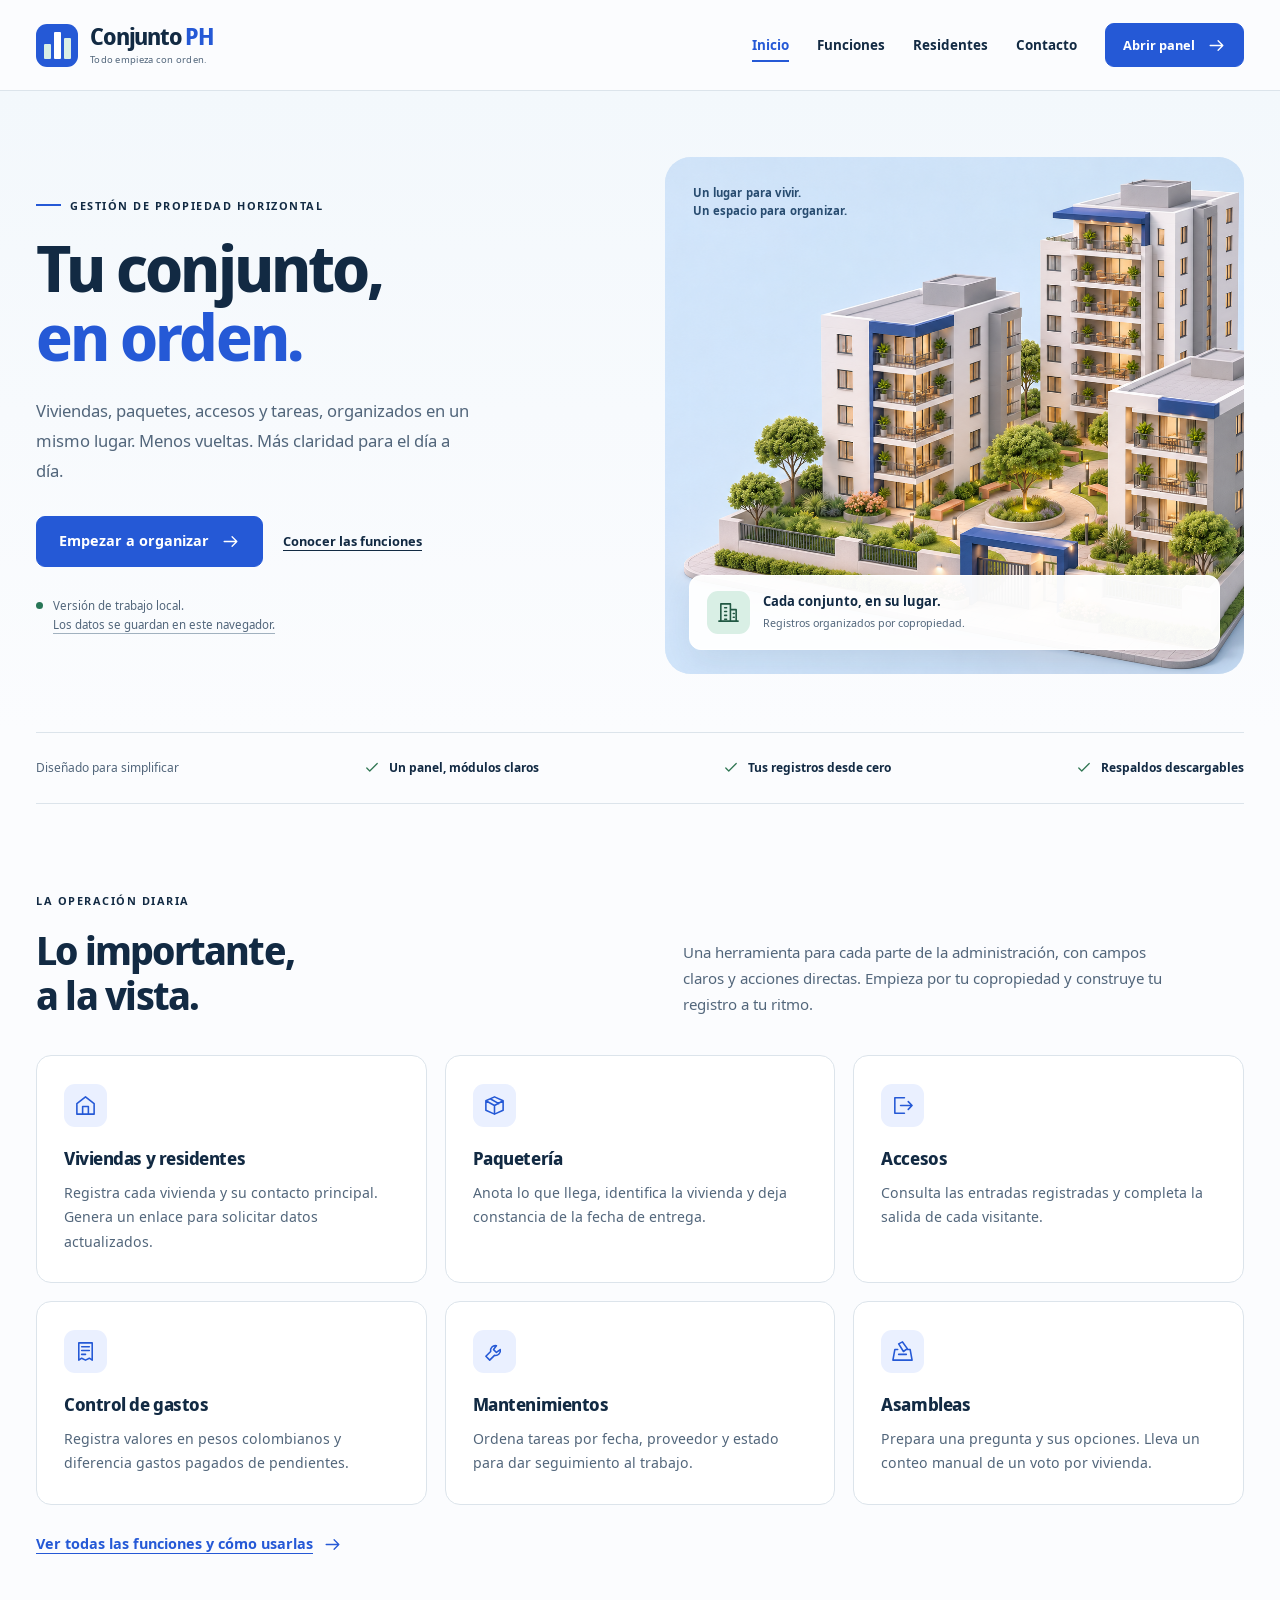
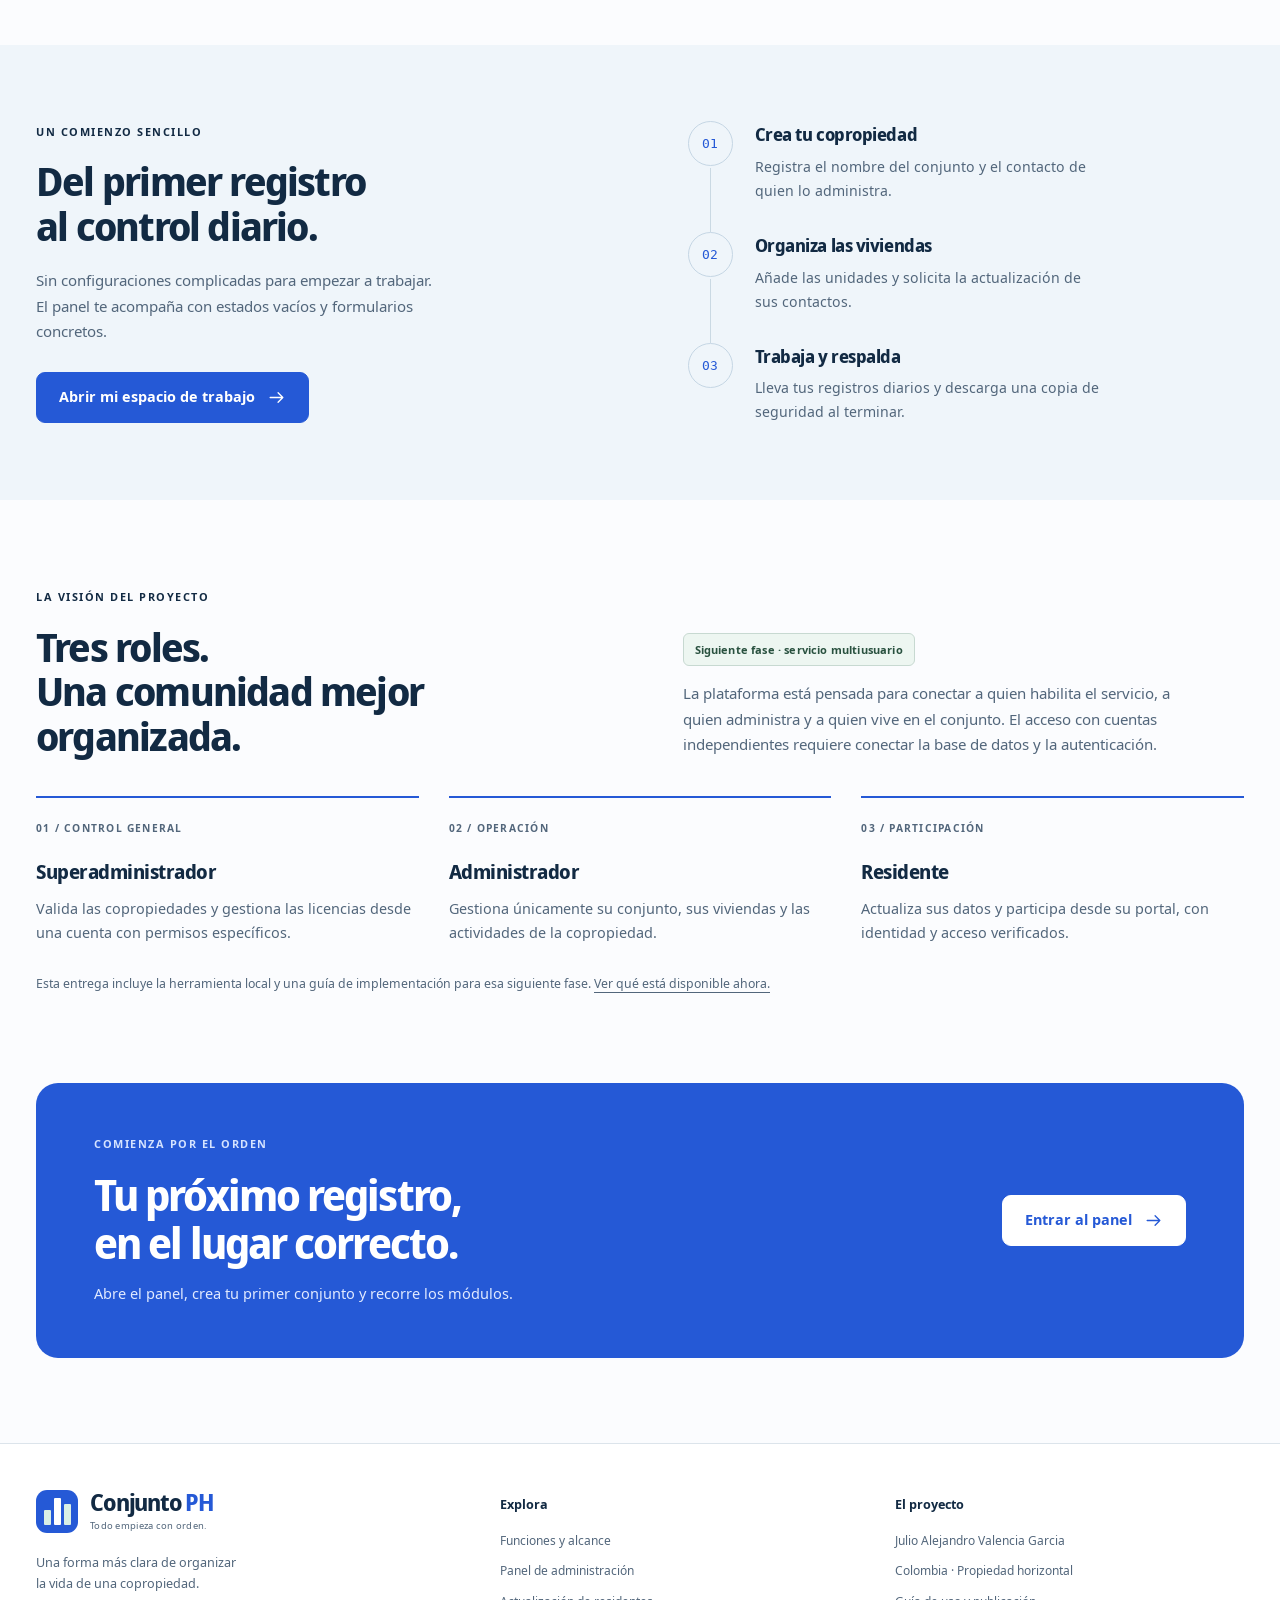
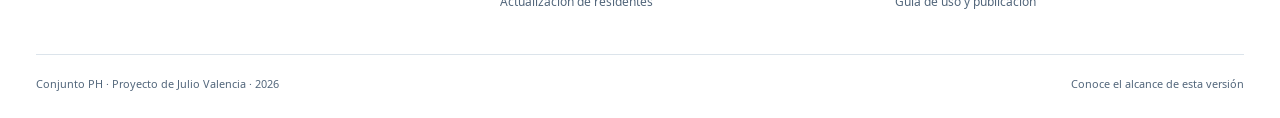
==== index.html @ ed942f3a "1" ====
<!doctype html>
<html lang="es"><head><meta charset="utf-8"><meta name="viewport" content="width=device-width,initial-scale=1"><meta name="theme-color" content="#122a43"><meta name="description" content="Conjunto PH: organiza viviendas, residentes, paquetería, accesos, gastos, mantenimientos y asambleas en una aplicación de trabajo local."><title>Tu conjunto, bien administrado · Conjunto PH</title><link rel="icon" href="favicon.svg" type="image/svg+xml"><link rel="stylesheet" href="assets/fonts.css"><link rel="stylesheet" href="assets/styles.css"></head>
<body><a class="skip" href="#contenido">Saltar al contenido</a><header class="site-header"><div class="container header-inner"><a class="brand" href="index.html" aria-label="Conjunto PH, inicio"><span class="brand-symbol" aria-hidden="true"><i></i><i></i><i></i></span><span>Conjunto<span class="brand-ph">PH</span><small>Todo empieza con orden.</small></span></a><button class="nav-toggle" type="button" aria-controls="site-nav" aria-expanded="false">Menú <span aria-hidden="true">☰</span></button><nav id="site-nav" class="site-nav" aria-label="Navegación principal"><a href="index.html" aria-current="page">Inicio</a><a href="servicios.html">Funciones</a><a href="residentes.html">Residentes</a><a href="contacto.html">Contacto</a><a class="button compact" href="herramientas.html">Abrir panel <svg viewBox="0 0 24 24" aria-hidden="true" fill="none" stroke="currentColor" stroke-width="1.65" stroke-linecap="round" stroke-linejoin="round"><path d="M4 12h16m-6-6 6 6-6 6"/></svg></a></nav></div></header>
<main id="contenido">
<section class="home-hero"><div class="container hero-grid"><div class="hero-copy"><span class="eyebrow"><span class="mini-line"></span> Gestión de propiedad horizontal</span><h1>Tu conjunto,<br><span>en orden.</span></h1><p class="lead">Viviendas, paquetes, accesos y tareas, organizados en un mismo lugar. Menos vueltas. Más claridad para el día a día.</p><div class="actions"><a class="button" href="herramientas.html">Empezar a organizar <svg viewBox="0 0 24 24" aria-hidden="true" fill="none" stroke="currentColor" stroke-width="1.65" stroke-linecap="round" stroke-linejoin="round"><path d="M4 12h16m-6-6 6 6-6 6"/></svg></a><a class="text-link" href="servicios.html">Conocer las funciones</a></div><div class="local-note"><span class="status-dot" aria-hidden="true"></span><span>Versión de trabajo local.<br><a href="servicios.html#alcance">Los datos se guardan en este navegador.</a></span></div></div><div class="hero-art"><span class="art-tag">Un lugar para vivir.<br>Un espacio para organizar.</span><img src="assets/editorial.png" alt="Ilustración conceptual de un conjunto residencial con edificios, jardines y acceso central" width="1536" height="1024" fetchpriority="high" decoding="async"><div class="art-caption"><span class="icon-box mint"><svg viewBox="0 0 24 24" aria-hidden="true" fill="none" stroke="currentColor" stroke-width="1.65" stroke-linecap="round" stroke-linejoin="round"><path d="M4 21V3h10v18M14 9h6v12M2 21h20M8 7h2M8 11h2M8 15h2M8 19h2M17 13h1M17 17h1"/></svg></span><div><strong>Cada conjunto, en su lugar.</strong><span>Registros organizados por copropiedad.</span></div></div></div></div></section>
<div class="container quick-strip"><span>Diseñado para simplificar</span><span><svg viewBox="0 0 24 24" aria-hidden="true" fill="none" stroke="currentColor" stroke-width="1.65" stroke-linecap="round" stroke-linejoin="round"><path d="m5 12 4 4L19 6"/></svg> Un panel, módulos claros</span><span><svg viewBox="0 0 24 24" aria-hidden="true" fill="none" stroke="currentColor" stroke-width="1.65" stroke-linecap="round" stroke-linejoin="round"><path d="m5 12 4 4L19 6"/></svg> Tus registros desde cero</span><span><svg viewBox="0 0 24 24" aria-hidden="true" fill="none" stroke="currentColor" stroke-width="1.65" stroke-linecap="round" stroke-linejoin="round"><path d="m5 12 4 4L19 6"/></svg> Respaldos descargables</span></div>
<section class="section container"><div class="section-heading"><div><span class="eyebrow">La operación diaria</span><h2>Lo importante,<br>a la vista.</h2></div><p>Una herramienta para cada parte de la administración, con campos claros y acciones directas. Empieza por tu copropiedad y construye tu registro a tu ritmo.</p></div><div class="module-grid"><article class="module-card"><span class="icon-box"><svg viewBox="0 0 24 24" aria-hidden="true" fill="none" stroke="currentColor" stroke-width="1.65" stroke-linecap="round" stroke-linejoin="round"><path d="m3 10 9-7 9 7v11H3ZM9 21v-8h6v8"/></svg></span><h3>Viviendas y residentes</h3><p>Registra cada vivienda y su contacto principal. Genera un enlace para solicitar datos actualizados.</p></article><article class="module-card"><span class="icon-box"><svg viewBox="0 0 24 24" aria-hidden="true" fill="none" stroke="currentColor" stroke-width="1.65" stroke-linecap="round" stroke-linejoin="round"><path d="m3 7 9-4 9 4v10l-9 4-9-4ZM3 7l9 5 9-5M12 12v9M7.5 5l9 5"/></svg></span><h3>Paquetería</h3><p>Anota lo que llega, identifica la vivienda y deja constancia de la fecha de entrega.</p></article><article class="module-card"><span class="icon-box"><svg viewBox="0 0 24 24" aria-hidden="true" fill="none" stroke="currentColor" stroke-width="1.65" stroke-linecap="round" stroke-linejoin="round"><path d="M14 4H4v16h10M10 12h12m-4-4 4 4-4 4"/></svg></span><h3>Accesos</h3><p>Consulta las entradas registradas y completa la salida de cada visitante.</p></article><article class="module-card"><span class="icon-box"><svg viewBox="0 0 24 24" aria-hidden="true" fill="none" stroke="currentColor" stroke-width="1.65" stroke-linecap="round" stroke-linejoin="round"><path d="M5 3h14v18l-3-2-4 2-4-2-3 2ZM8 7h8M8 11h8M8 15h4"/></svg></span><h3>Control de gastos</h3><p>Registra valores en pesos colombianos y diferencia gastos pagados de pendientes.</p></article><article class="module-card"><span class="icon-box"><svg viewBox="0 0 24 24" aria-hidden="true" fill="none" stroke="currentColor" stroke-width="1.65" stroke-linecap="round" stroke-linejoin="round"><path d="M14 6a5 5 0 0 0-6 6L3 17l4 4 5-5a5 5 0 0 0 6-6l-4 3-3-3Z"/></svg></span><h3>Mantenimientos</h3><p>Ordena tareas por fecha, proveedor y estado para dar seguimiento al trabajo.</p></article><article class="module-card"><span class="icon-box"><svg viewBox="0 0 24 24" aria-hidden="true" fill="none" stroke="currentColor" stroke-width="1.65" stroke-linecap="round" stroke-linejoin="round"><path d="m8 4 4-2 5 7-4 3ZM7 10H4L2 21h20l-2-11h-3M8 15h8"/></svg></span><h3>Asambleas</h3><p>Prepara una pregunta y sus opciones. Lleva un conteo manual de un voto por vivienda.</p></article></div><a class="text-link more-link" href="servicios.html">Ver todas las funciones y cómo usarlas <svg viewBox="0 0 24 24" aria-hidden="true" fill="none" stroke="currentColor" stroke-width="1.65" stroke-linecap="round" stroke-linejoin="round"><path d="M4 12h16m-6-6 6 6-6 6"/></svg></a></section>
<section class="workflow-section"><div class="container workflow-grid"><div><span class="eyebrow">Un comienzo sencillo</span><h2>Del primer registro<br>al control diario.</h2><p class="muted">Sin configuraciones complicadas para empezar a trabajar. El panel te acompaña con estados vacíos y formularios concretos.</p><a class="button" href="herramientas.html">Abrir mi espacio de trabajo <svg viewBox="0 0 24 24" aria-hidden="true" fill="none" stroke="currentColor" stroke-width="1.65" stroke-linecap="round" stroke-linejoin="round"><path d="M4 12h16m-6-6 6 6-6 6"/></svg></a></div><ol class="steps"><li><span>01</span><div><h3>Crea tu copropiedad</h3><p>Registra el nombre del conjunto y el contacto de quien lo administra.</p></div></li><li><span>02</span><div><h3>Organiza las viviendas</h3><p>Añade las unidades y solicita la actualización de sus contactos.</p></div></li><li><span>03</span><div><h3>Trabaja y respalda</h3><p>Lleva tus registros diarios y descarga una copia de seguridad al terminar.</p></div></li></ol></div></section>
<section class="section container"><div class="section-heading"><div><span class="eyebrow">La visión del proyecto</span><h2>Tres roles.<br>Una comunidad mejor organizada.</h2></div><div><span class="pill">Siguiente fase · servicio multiusuario</span><p>La plataforma está pensada para conectar a quien habilita el servicio, a quien administra y a quien vive en el conjunto. El acceso con cuentas independientes requiere conectar la base de datos y la autenticación.</p></div></div><div class="role-grid"><article><span class="role-number">01 / CONTROL GENERAL</span><h3>Superadministrador</h3><p>Valida las copropiedades y gestiona las licencias desde una cuenta con permisos específicos.</p></article><article><span class="role-number">02 / OPERACIÓN</span><h3>Administrador</h3><p>Gestiona únicamente su conjunto, sus viviendas y las actividades de la copropiedad.</p></article><article><span class="role-number">03 / PARTICIPACIÓN</span><h3>Residente</h3><p>Actualiza sus datos y participa desde su portal, con identidad y acceso verificados.</p></article></div><p class="section-footnote">Esta entrega incluye la herramienta local y una guía de implementación para esa siguiente fase. <a href="servicios.html#alcance">Ver qué está disponible ahora.</a></p></section>
<section class="container cta-wrap"><div class="cta"><div><span class="eyebrow">Comienza por el orden</span><h2>Tu próximo registro,<br>en el lugar correcto.</h2><p>Abre el panel, crea tu primer conjunto y recorre los módulos.</p></div><a class="button white" href="herramientas.html">Entrar al panel <svg viewBox="0 0 24 24" aria-hidden="true" fill="none" stroke="currentColor" stroke-width="1.65" stroke-linecap="round" stroke-linejoin="round"><path d="M4 12h16m-6-6 6 6-6 6"/></svg></a></div></section></main>
<footer class="site-footer"><div class="container footer-grid"><div><a class="brand" href="index.html"><span class="brand-symbol" aria-hidden="true"><i></i><i></i><i></i></span><span>Conjunto<span class="brand-ph">PH</span><small>Todo empieza con orden.</small></span></a><p>Una forma más clara de organizar<br>la vida de una copropiedad.</p></div><div><strong>Explora</strong><a href="servicios.html">Funciones y alcance</a><a href="herramientas.html">Panel de administración</a><a href="residentes.html">Actualización de residentes</a></div><div><strong>El proyecto</strong><a href="contacto.html">Julio Alejandro Valencia Garcia</a><span>Colombia · Propiedad horizontal</span><a href="LEEME.txt" download>Guía de uso y publicación</a></div></div><div class="container footer-bottom"><span>Conjunto PH · Proyecto de Julio Valencia · 2026</span><a href="servicios.html#alcance">Conoce el alcance de esta versión</a></div></footer>
<script src="configuracion.js"></script><script src="assets/app.js"></script></body></html>
---- assets/fonts.css ----
@font-face{font-family:'Site Display';src:url('fonts/display-400.woff') format('woff');font-style:normal;font-weight:400;font-display:swap}
@font-face{font-family:'Site Display';src:url('fonts/display-700.woff') format('woff');font-style:normal;font-weight:700;font-display:swap}
@font-face{font-family:'Site Text';src:url('fonts/text-400.woff') format('woff');font-style:normal;font-weight:400;font-display:swap}
@font-face{font-family:'Site Text';src:url('fonts/text-700.woff') format('woff');font-style:normal;font-weight:700;font-display:swap}
@font-face{font-family:'Site Mono';src:url('fonts/mono-400.woff') format('woff');font-style:normal;font-weight:400;font-display:swap}
:root{--font-head:'Site Display',Georgia,serif;--font-body:'Site Text',Arial,sans-serif;--font-mono:'Site Mono',monospace}
---- assets/styles.css ----
:root{--ink:#122a43;--blue:#2559d6;--blue-dark:#173d99;--muted:#52667b;--line:#dce4eb;--ice:#eff5fa;--mint:#d9efe5;--white:#fff;--paper:#fbfcfe;--radius:18px;color-scheme:light}
*{box-sizing:border-box}html{scroll-behavior:smooth;scroll-padding-top:105px}body{margin:0;color:var(--ink);background:var(--paper);font-family:var(--font-body,Arial,sans-serif);font-size:16px;line-height:1.7;-webkit-font-smoothing:antialiased}a{color:inherit;text-underline-offset:4px}a,button,input,select,textarea{touch-action:manipulation}button,input,select,textarea{font:inherit}button{cursor:pointer}button:disabled{cursor:not-allowed}img,svg{max-width:100%}a:focus-visible,button:focus-visible,input:focus-visible,select:focus-visible,textarea:focus-visible,summary:focus-visible{outline:3px solid #bf6b22;outline-offset:4px}h1,h2,h3{font-family:var(--font-head,Arial,sans-serif);font-weight:700;line-height:1.12;letter-spacing:-.045em;margin-top:0}h1{font-size:clamp(2.7rem,5.05vw,4.5rem);margin-bottom:25px;line-height:1.065}h1 span{color:var(--blue)}h2{font-size:clamp(1.9rem,3.1vw,2.8rem);margin-bottom:20px}h3{font-size:1.2rem;letter-spacing:-.025em;line-height:1.3;margin-bottom:12px}p{margin:0 0 20px}ul,ol{padding-left:23px}li{margin-bottom:8px}[hidden]{display:none!important}.container{width:min(1220px,calc(100% - 72px));margin:0 auto}.skip{position:fixed;top:-100px;left:20px;background:var(--ink);color:white;padding:12px 18px;z-index:100}.skip:focus{top:12px}.site-header{background:rgba(251,252,254,.97);border-bottom:1px solid var(--line);position:sticky;top:0;z-index:50}.header-inner{display:flex;align-items:center;justify-content:space-between;min-height:90px;gap:24px}.brand{display:inline-flex;align-items:center;gap:12px;text-decoration:none;font-family:var(--font-head,Arial,sans-serif);font-size:1.43rem;font-weight:700;letter-spacing:-.05em;line-height:1.1;flex-shrink:0}.brand-ph{color:var(--blue);margin-left:3px}.brand small{display:block;font-family:var(--font-body,Arial,sans-serif);font-size:.59rem;letter-spacing:.03em;font-weight:400;margin-top:6px;color:var(--muted)}.brand-symbol{display:flex;align-items:flex-end;justify-content:center;gap:3px;width:42px;height:43px;padding:8px 7px;background:var(--blue);border-radius:11px}.brand-symbol i{background:var(--mint);width:7px;height:15px;border-radius:1px}.brand-symbol i:nth-child(2){height:27px;background:white}.brand-symbol i:nth-child(3){height:21px}.site-nav{display:flex;align-items:center;gap:28px;font-size:.84rem;font-weight:700}.site-nav>a{text-decoration:none;white-space:nowrap}.site-nav>a[aria-current=page]:not(.button){color:var(--blue);text-decoration:underline;text-decoration-thickness:2px;text-underline-offset:10px}.site-nav>a:hover:not(.button){color:var(--blue)}.nav-toggle{display:none;background:transparent;border:1px solid var(--line);color:var(--ink);border-radius:8px;padding:9px 12px;font-size:.85rem;gap:12px;align-items:center}.button{display:inline-flex;align-items:center;justify-content:center;gap:12px;background:var(--blue);border:1px solid var(--blue);color:white;padding:14px 22px;min-height:49px;border-radius:9px;text-decoration:none;font-size:.9rem;font-weight:700;line-height:1.45;transition:background .18s,transform .18s;max-width:100%;text-align:center}.button:hover{background:var(--blue-dark);border-color:var(--blue-dark);transform:translateY(-2px)}.button svg,.text-link svg{width:19px;height:19px;flex-shrink:0}.button.compact{padding:11px 17px;min-height:44px;font-size:.8rem}.button.secondary{background:transparent;color:var(--ink);border-color:#b9c8d5}.button.secondary:hover{background:var(--ice);border-color:var(--blue)}.button.white{background:white;border-color:white;color:var(--blue)}.button.white:hover{background:var(--mint);border-color:var(--mint);color:var(--ink)}.text-link{display:inline-flex;gap:10px;align-items:center;font-size:.9rem;font-weight:700;text-decoration-thickness:1px}.actions{display:flex;flex-wrap:wrap;align-items:center;gap:23px}.eyebrow{display:flex;align-items:center;gap:9px;font-size:.68rem;font-weight:700;letter-spacing:.14em;text-transform:uppercase;margin-bottom:19px;line-height:1.6}.mini-line{width:25px;height:2px;background:var(--blue)}.lead{font-size:1.08rem;line-height:1.8;color:var(--muted);max-width:54ch}.muted{color:var(--muted)}.fine{font-size:.8rem;color:var(--muted);line-height:1.75}.pill{display:inline-flex;align-items:center;padding:7px 11px;border:1px solid #c7d9d1;border-radius:6px;background:#edf6f1;color:#29513f;font-size:.69rem;font-weight:700;line-height:1.6;letter-spacing:.015em}.home-hero{background:linear-gradient(180deg,#f3f8fc 0%,var(--paper) 100%)}.hero-grid{display:grid;grid-template-columns:1fr 1fr;gap:50px;align-items:center;padding-top:66px;padding-bottom:58px}.hero-copy{padding:12px 0}.hero-copy .lead{font-size:1.04rem;max-width:44ch;margin-bottom:31px}.hero-copy h1{max-width:13ch}.hero-copy .actions{gap:20px}.hero-copy .text-link{font-size:.8rem}.local-note{display:flex;align-items:flex-start;gap:10px;margin-top:29px;color:var(--muted);font-size:.72rem;line-height:1.65}.status-dot{display:inline-block;width:7px;height:7px;flex:0 0 7px;border-radius:50%;background:#287657;margin-top:6px}.local-note a{text-decoration-color:#a1b1bf}.hero-art{position:relative;background:#dceaf7;border-radius:26px;overflow:hidden;min-width:0;aspect-ratio:1.12}.hero-art>img{display:block;width:100%;height:100%;object-fit:cover;object-position:57% 50%;position:absolute;inset:0}.art-tag{position:absolute;top:27px;left:28px;z-index:2;font-size:.71rem;line-height:1.6;font-weight:700;color:#284c70;letter-spacing:.015em}.art-caption{position:absolute;bottom:24px;left:24px;right:24px;background:rgba(255,255,255,.96);box-shadow:0 12px 32px #17385815;border:1px solid white;border-radius:12px;padding:15px 17px;display:flex;align-items:center;gap:13px}.art-caption strong{display:block;font-size:.81rem;line-height:1.4}.art-caption span:not(.icon-box){display:block;font-size:.67rem;color:var(--muted);margin-top:4px}.icon-box{width:43px;height:43px;display:inline-flex;align-items:center;justify-content:center;background:#eaf0ff;color:var(--blue);border-radius:11px;flex-shrink:0}.icon-box svg{width:23px;height:23px}.icon-box.mint{background:var(--mint);color:#215843}.icon-box.large{height:59px;width:59px;border-radius:15px}.icon-box.large svg{width:29px;height:29px}.quick-strip{display:flex;justify-content:space-between;gap:22px;align-items:center;padding-top:26px;padding-bottom:26px;border-top:1px solid var(--line);border-bottom:1px solid var(--line);font-size:.75rem;font-weight:700;line-height:1.5}.quick-strip>span{display:flex;align-items:center;gap:8px}.quick-strip>span:first-child{font-weight:400;color:var(--muted)}.quick-strip svg{width:18px;height:18px;color:#307653;flex-shrink:0}.section{padding-top:88px;padding-bottom:88px}.section-small{padding-top:25px;padding-bottom:90px}.section-heading{display:grid;grid-template-columns:1fr 1fr;gap:85px;align-items:end;margin-bottom:38px}.section-heading h2{margin-bottom:0;max-width:22ch}.section-heading>p,.section-heading>div>p{font-size:.94rem;color:var(--muted);margin-bottom:0;max-width:56ch}.section-heading>div>.pill{margin-bottom:15px}.module-grid{display:grid;grid-template-columns:repeat(3,minmax(0,1fr));gap:18px}.module-card{padding:28px 27px;background:white;border:1px solid var(--line);border-radius:15px;min-width:0}.module-card h3{font-size:1.12rem;margin-top:20px;margin-bottom:10px}.module-card p{font-size:.88rem;color:var(--muted);margin:0;line-height:1.75}.module-grid.four{grid-template-columns:repeat(4,minmax(0,1fr));gap:16px}.module-grid.four .module-card{padding:24px 22px}.module-grid.four h3{font-size:1.04rem;min-height:2.6em}.module-grid.four p{font-size:.83rem}.more-link{margin-top:27px;color:var(--blue)}.workflow-section{background:var(--ice);padding:76px 0}.workflow-grid{display:grid;grid-template-columns:1fr 1fr;gap:95px;align-items:center}.workflow-grid>div>p{max-width:44ch;font-size:.94rem}.workflow-grid .button{margin-top:7px}.steps{list-style:none;padding:0;margin:0;display:flex;flex-direction:column;gap:29px}.steps li{display:flex;gap:22px;margin:0;position:relative}.steps li:not(:last-child):after{content:'';position:absolute;top:47px;left:22px;width:1px;bottom:-29px;background:#cad9e3}.steps>li>span{flex:0 0 45px;height:45px;border:1px solid #c5d6e4;background:var(--ice);border-radius:50%;display:flex;align-items:center;justify-content:center;font:400 .8rem var(--font-mono,monospace);color:var(--blue);z-index:1}.steps h3{font-size:1.1rem;margin:2px 0 9px}.steps p{font-size:.88rem;color:var(--muted);margin:0;max-width:43ch}.role-grid{display:grid;grid-template-columns:repeat(3,minmax(0,1fr));gap:30px}.role-grid article{border-top:2px solid var(--blue);padding-top:22px}.role-number{font-size:.64rem;letter-spacing:.12em;font-weight:700;color:var(--muted);display:block;margin-bottom:22px}.role-grid h3{font-size:1.23rem}.role-grid p{font-size:.9rem;color:var(--muted);margin:0}.section-footnote{font-size:.77rem;color:var(--muted);margin:28px 0 0}.cta-wrap{padding-bottom:85px}.cta{background:var(--blue);color:white;border-radius:22px;padding:52px 58px;display:flex;justify-content:space-between;align-items:center;gap:50px;overflow:hidden}.cta .eyebrow{color:#d5e3ff}.cta h2{font-size:clamp(1.9rem,3.3vw,3rem);margin-bottom:15px}.cta p{color:#e1eaff;font-size:.91rem;margin:0}.cta .button{flex-shrink:0}.site-footer{background:white;border-top:1px solid var(--line);padding-top:46px}.footer-grid{display:grid;grid-template-columns:1.2fr 1fr 1fr;gap:45px;padding-bottom:42px}.footer-grid>div{display:flex;align-items:flex-start;flex-direction:column;gap:10px}.footer-grid>div>strong{font-size:.79rem;margin:4px 0 6px}.footer-grid>div>a:not(.brand),.footer-grid>div>span{font-size:.75rem;color:var(--muted);text-decoration:none}.footer-grid>div>a:hover:not(.brand){text-decoration:underline}.footer-grid p{font-size:.79rem;color:var(--muted);margin:9px 0 0}.footer-bottom{display:flex;justify-content:space-between;gap:20px;border-top:1px solid var(--line);padding:20px 0 24px;font-size:.68rem;color:var(--muted)}.footer-bottom a{text-decoration:none}.page-hero{padding-top:65px;padding-bottom:62px}.page-hero h1{font-size:clamp(2.6rem,5.1vw,4.3rem);max-width:24ch}.page-hero .lead{max-width:66ch;margin-bottom:25px}.compact-hero{padding-bottom:35px}.top-rule{border-top:1px solid var(--line)}.how-grid{display:grid;grid-template-columns:repeat(4,minmax(0,1fr));gap:35px}.how-number{display:block;font:400 .8rem var(--font-mono,monospace);color:var(--blue);margin-bottom:20px}.how-grid h3{font-size:1.1rem}.how-grid p{font-size:.86rem;color:var(--muted);margin:0}.split-content{display:grid;grid-template-columns:1fr 1fr;gap:80px;align-items:center}.split-content>div>p{font-size:.94rem;color:var(--muted);max-width:52ch}.flow-card{background:white;border:1px solid var(--line);border-radius:18px;padding:32px}.flow-card ol{list-style:none;padding:0;margin:28px 0 24px}.flow-card li{display:flex;gap:16px;margin-bottom:24px}.flow-card li>span{background:var(--ice);border:1px solid var(--line);width:30px;height:30px;flex:0 0 30px;display:flex;align-items:center;justify-content:center;border-radius:50%;font-size:.76rem;color:var(--blue)}.flow-card strong{font-size:.92rem}.flow-card li p{font-size:.84rem;margin:4px 0 0;color:var(--muted)}.flow-card>.fine{margin:0;border-top:1px solid var(--line);padding-top:20px}.scope-section{background:var(--ink);color:white;padding:82px 0}.scope-section .eyebrow{color:#b8d2ee}.scope-section h2{max-width:30ch}.scope-grid{display:grid;grid-template-columns:1fr 1fr;gap:24px;margin-top:35px}.scope-grid>article{padding:30px 32px;border:1px solid #3f566c;border-radius:14px;background:#1c3650}.scope-label{display:block;color:#b9dfca;font-size:.66rem;letter-spacing:.1em;font-weight:700;margin-bottom:19px}.scope-grid h3{font-size:1.3rem}.check-list{list-style:none;padding:0;margin:22px 0 0}.check-list li{position:relative;padding-left:19px;color:#dae6f0;font-size:.87rem;margin-bottom:14px}.check-list li:before{content:'';position:absolute;width:5px;height:5px;left:0;top:10px;border-radius:50%;background:#95ceb4}.scope-bottom{border-top:1px solid #3d5369;margin-top:35px;padding-top:30px}.scope-bottom p{max-width:100ch;font-size:.85rem;color:#d2dfec}.scope-bottom .button{margin-top:6px}.faq-section{display:grid;grid-template-columns:.8fr 1.2fr;gap:80px}.faq-list details{border-bottom:1px solid var(--line);padding:19px 0}.faq-list details:first-child{border-top:1px solid var(--line)}.faq-list summary{font-weight:700;font-size:.93rem;cursor:pointer;line-height:1.55;padding-right:15px}.faq-list p{font-size:.88rem;color:var(--muted);margin:17px 0 5px}.portal-layout{display:grid;grid-template-columns:minmax(0,1.5fr) minmax(240px,1fr);gap:55px;align-items:start}.portal-main{min-width:0}.portal-aside{padding-top:10px}.empty-card{padding:40px;background:white;border:1px solid var(--line);border-radius:18px}.empty-card h2{font-size:1.7rem;margin:25px 0 15px}.empty-card p{font-size:.91rem;color:var(--muted)}.empty-card .fine{font-size:.8rem}.empty-card .button{margin-top:8px}.compact-steps{list-style:none;padding:0;margin:25px 0 30px}.compact-steps li{margin-bottom:22px}.compact-steps strong{font-size:.88rem}.compact-steps p{font-size:.82rem;color:var(--muted);margin:5px 0 0;max-width:40ch}.soft-note{background:var(--ice);border-radius:12px;padding:23px}.soft-note strong{font-size:.83rem;line-height:1.6;display:block}.soft-note p{margin:8px 0 0;font-size:.79rem;color:var(--muted)}.context-card{border:1px solid #bcd9cb;background:#edf6f1;border-radius:14px;padding:22px 25px;display:flex;align-items:center;gap:18px;margin-bottom:22px}.context-card .eyebrow{font-size:.61rem;color:#426553;margin-bottom:7px}.context-card h2{font-size:1.4rem;margin:0 0 6px;overflow-wrap:anywhere}.context-card p{font-size:.85rem;margin:0;overflow-wrap:anywhere}.form-card{background:white;border:1px solid var(--line);padding:32px;border-radius:18px}.form-card h2{font-size:1.65rem;margin-bottom:13px}.form-card .pill{margin-bottom:22px}.form-card>.muted{font-size:.88rem}.field{margin:0 0 21px;min-width:0}.field label{display:block;font-size:.84rem;font-weight:700;margin-bottom:7px}.field input,.field select,.field textarea{display:block;width:100%;min-width:0;color:var(--ink);background:#fff;border:1px solid #a8b9c9;border-radius:8px;padding:12px 13px;font-size:1rem;line-height:1.5;min-height:49px}.field textarea{resize:vertical}.field input:hover,.field select:hover,.field textarea:hover{border-color:#738da5}.two-fields{display:grid;grid-template-columns:1fr 1fr;gap:18px}.checkbox-label{display:flex;align-items:flex-start;gap:12px;margin:5px 0 26px;font-size:.8rem;color:var(--muted);line-height:1.65}.checkbox-label input{width:18px;height:18px;flex:0 0 18px;accent-color:var(--blue);margin:3px 0 0}.form-card>.fine{margin-top:17px;margin-bottom:0}.result-card{margin-top:24px;padding:29px 30px;background:#edf6f1;border:1px solid #b9d6c7;border-radius:15px}.result-card h2{font-size:1.5rem;margin:15px 0}.result-card>p{font-size:.86rem}.result-card .actions{gap:12px}.summary-box{white-space:pre-wrap;overflow-wrap:anywhere;font:400 .79rem/1.85 var(--font-mono,monospace);background:rgba(255,255,255,.7);padding:18px;border-radius:8px;margin:18px 0 23px;max-width:100%;user-select:text}.result-card .fine{margin:16px 0 0;font-size:.77rem}.status-message{color:#2d5741;font-size:.84rem;font-weight:700;line-height:1.65;margin:17px 0 0;min-height:1.7em;overflow-wrap:anywhere}.status-message.error{color:#a03434}.contact-layout{display:grid;grid-template-columns:.85fr 1.15fr;gap:85px;align-items:start}.contact-info{padding-top:10px;min-width:0}.contact-info h2{font-size:2rem;margin:25px 0 18px}.contact-info>p{color:var(--muted);font-size:.9rem;margin-top:24px;max-width:45ch}.contact-info>.fine{font-size:.79rem;border-top:1px solid var(--line);padding-top:25px}.contact-email{display:flex;gap:10px;align-items:center;font-size:.95rem;font-weight:700;overflow-wrap:anywhere;text-decoration:none;color:var(--blue)}.contact-email svg{width:21px;height:21px;flex:0 0 21px}.configured-links{display:flex;flex-wrap:wrap;gap:20px;align-items:center;margin-top:22px}.error-page{min-height:65vh;padding-top:95px;padding-bottom:95px}.error-page .lead{max-width:59ch}
.status-message[data-state=error]{color:#a03434}.field [aria-invalid=true]{border-color:#a03434}
@media(min-width:1600px){.hero-grid{padding-top:82px;padding-bottom:75px}.hero-art{aspect-ratio:1.1}}
@media(max-width:1100px){.container{width:calc(100% - 48px)}.site-nav{gap:20px;font-size:.78rem}.brand{font-size:1.3rem}.hero-grid{gap:30px}.hero-copy h1{font-size:clamp(2.8rem,5vw,3.7rem)}.hero-copy .actions{gap:15px}.hero-copy .button{font-size:.8rem;padding:13px 17px}.hero-art{aspect-ratio:1}.art-caption{left:17px;right:17px;bottom:17px;padding:13px}.art-caption strong{font-size:.74rem}.art-caption span:not(.icon-box){font-size:.63rem}.section-heading{gap:50px}.module-grid.four{grid-template-columns:repeat(2,minmax(0,1fr))}.module-grid.four h3{min-height:0}.workflow-grid,.split-content{gap:55px}.contact-layout{gap:45px}.two-fields{grid-template-columns:1fr;gap:0}.portal-layout{gap:35px}.how-grid{gap:25px}.scope-grid>article{padding:26px}.cta{padding:44px 40px}}
@media(max-width:850px){.header-inner{min-height:78px}.nav-toggle{display:inline-flex}.site-nav{display:none;position:absolute;top:78px;left:0;right:0;padding:22px 24px;background:white;border-bottom:1px solid var(--line);box-shadow:0 10px 20px #122a4310;flex-direction:column;align-items:stretch;gap:5px}.site-nav.is-open{display:flex}.site-nav>a{padding:11px 0;font-size:.9rem}.site-nav>a[aria-current=page]:not(.button){text-underline-offset:5px}.site-nav>a.button{padding:12px 15px;margin-top:8px}.hero-grid{padding-top:42px;gap:26px}.hero-copy h1{font-size:clamp(2.7rem,5.4vw,3.7rem)}.hero-copy .lead{font-size:.94rem}.hero-copy .actions{align-items:flex-start;flex-direction:column}.hero-art{aspect-ratio:.83}.art-tag{left:20px;top:20px;font-size:.65rem}.art-caption{gap:10px;padding:12px}.art-caption .icon-box{display:none}.quick-strip{font-size:.69rem;gap:15px;flex-wrap:wrap}.quick-strip>span:first-child{width:100%}.section{padding-top:65px;padding-bottom:65px}.section-heading{gap:30px}.module-grid{grid-template-columns:repeat(2,minmax(0,1fr))}.workflow-grid{gap:35px}.workflow-section{padding:60px 0}.workflow-grid .button{font-size:.8rem}.role-grid{gap:20px}.role-grid h3{font-size:1.08rem;letter-spacing:-.035em;overflow-wrap:anywhere}.role-grid p{font-size:.83rem}.role-number{font-size:.6rem;letter-spacing:.08em}.cta{gap:30px}.cta .button{font-size:.79rem;padding:13px 17px}.footer-grid{grid-template-columns:1fr 1fr;gap:30px}.footer-grid>div:first-child{grid-column:1/-1}.page-hero{padding-top:48px;padding-bottom:45px}.how-grid{grid-template-columns:1fr 1fr;row-gap:30px}.split-content{gap:30px}.flow-card{padding:24px}.scope-section{padding:60px 0}.scope-grid{gap:18px}.scope-grid>article{padding:24px}.scope-label{font-size:.6rem}.scope-grid h3{font-size:1.15rem}.faq-section{gap:30px}.portal-layout{grid-template-columns:minmax(0,1.3fr) minmax(200px,1fr);gap:27px}.form-card{padding:25px}.empty-card{padding:28px}.portal-aside .soft-note{padding:18px}.contact-layout{gap:35px}.contact-info h2{font-size:1.75rem}.contact-email{font-size:.85rem}.contact-info .pill{font-size:.61rem}.contact-info>p{font-size:.85rem}.section-small{padding-top:10px;padding-bottom:65px}}
@media(max-width:650px){html{scroll-padding-top:95px}.container{width:calc(100% - 36px)}.hero-grid{grid-template-columns:1fr;padding-top:32px;padding-bottom:33px;gap:27px}.hero-copy h1{font-size:clamp(2.85rem,9.7vw,4rem);max-width:15ch}.hero-copy{padding:0}.hero-copy .lead{font-size:1rem;max-width:48ch}.hero-copy .actions{flex-direction:row;align-items:center;gap:20px}.hero-copy .button{font-size:.85rem}.hero-copy .text-link{font-size:.83rem}.local-note{margin-top:23px}.hero-art{aspect-ratio:1.28;border-radius:18px}.hero-art>img{object-position:56% 50%}.art-caption .icon-box{display:inline-flex}.art-caption strong{font-size:.81rem}.art-caption span:not(.icon-box){font-size:.67rem}.art-tag{font-size:.72rem}.quick-strip{padding:21px 0;gap:15px 22px;font-size:.71rem}.quick-strip>span:first-child{font-size:.73rem}.section-heading{grid-template-columns:1fr;gap:20px;margin-bottom:28px}.section-heading>p,.section-heading>div>p{font-size:.9rem;max-width:none}.section-heading h2{max-width:24ch}.module-card{padding:23px 22px}.module-card p{font-size:.85rem}.module-card h3{font-size:1.05rem}.workflow-grid{grid-template-columns:1fr;gap:35px}.workflow-grid>div>p{max-width:55ch}.steps{gap:25px}.steps li:not(:last-child):after{bottom:-25px}.steps p{max-width:none}.role-grid{grid-template-columns:1fr;gap:25px}.role-grid article{padding-top:18px}.role-grid h3{font-size:1.25rem}.role-grid p{font-size:.89rem;max-width:58ch}.role-number{margin-bottom:14px;font-size:.65rem}.cta{display:block;padding:33px 29px;border-radius:16px}.cta .button{margin-top:25px;font-size:.87rem}.cta p{font-size:.85rem}.cta-wrap{padding-bottom:60px}.footer-grid{gap:26px}.footer-grid>div>a:not(.brand),.footer-grid>div>span{font-size:.7rem}.footer-bottom{flex-direction:column;gap:8px;font-size:.65rem}.page-hero h1{font-size:clamp(2.45rem,8.7vw,3.7rem)}.page-hero .lead{font-size:.98rem}.split-content{grid-template-columns:1fr;gap:25px}.flow-card{padding:27px}.scope-grid{grid-template-columns:1fr}.scope-grid h3{font-size:1.25rem}.scope-label{font-size:.65rem}.scope-bottom p{font-size:.82rem}.faq-section{grid-template-columns:1fr;gap:9px}.portal-layout{grid-template-columns:1fr;gap:30px}.portal-aside{border-top:1px solid var(--line);padding-top:30px}.portal-aside .compact-steps p{max-width:none}.portal-aside .soft-note{padding:23px}.form-card{padding:26px}.context-card{padding:21px}.contact-layout{grid-template-columns:1fr;gap:33px}.contact-info>p{max-width:none}.contact-info h2{font-size:2rem}.contact-info>.fine{font-size:.8rem}.contact-info .pill{font-size:.68rem}.contact-email{font-size:1rem}.two-fields{grid-template-columns:1fr 1fr;gap:15px}.form-card h2{font-size:1.6rem}.contact-info .large{display:none}.contact-info h2{margin-top:0}.error-page{padding-top:70px;padding-bottom:70px}}
@media(max-width:420px){body{font-size:16px}.container{width:calc(100% - 32px)}.brand{font-size:1.23rem;gap:10px}.brand-symbol{width:38px;height:40px;padding:7px 6px}.brand small{font-size:.55rem}.header-inner{gap:15px}.nav-toggle{padding:8px 10px;font-size:.8rem}.hero-copy h1{font-size:clamp(2.6rem,10.3vw,3.25rem)}.hero-copy .eyebrow{font-size:.59rem;letter-spacing:.1em}.hero-copy .actions{gap:17px}.hero-copy .lead{font-size:.96rem}.hero-art{aspect-ratio:1.09}.art-tag{font-size:.65rem}.art-caption{left:13px;right:13px;bottom:13px;padding:12px;gap:10px}.art-caption .icon-box{width:35px;height:35px}.art-caption strong{font-size:.72rem}.art-caption span:not(.icon-box){font-size:.61rem}.quick-strip{display:grid;grid-template-columns:1fr;gap:11px}.quick-strip>span:first-child{margin-bottom:2px}.section{padding-top:52px;padding-bottom:52px}.section-heading h2,h2{font-size:1.95rem}.module-grid,.module-grid.four{grid-template-columns:1fr}.module-card{padding:24px}.module-card h3{font-size:1.15rem;margin-top:17px}.module-card p,.module-grid.four p{font-size:.87rem}.module-grid.four h3{font-size:1.13rem}.workflow-section{padding:49px 0}.workflow-grid{gap:30px}.steps li{gap:15px}.steps h3{font-size:1.05rem}.steps p{font-size:.84rem}.cta{padding:29px 24px}.cta h2{font-size:1.9rem}.cta .eyebrow{font-size:.61rem}.footer-grid{grid-template-columns:1fr;gap:29px}.footer-grid>div:first-child{grid-column:auto}.footer-grid>div>a:not(.brand),.footer-grid>div>span{font-size:.77rem}.footer-bottom{font-size:.64rem}.page-hero{padding-top:38px;padding-bottom:35px}.page-hero h1{font-size:clamp(2.2rem,9vw,3rem)}.page-hero .lead{font-size:.94rem}.how-grid{grid-template-columns:1fr;gap:25px}.how-number{margin-bottom:12px}.how-grid h3{font-size:1.15rem;margin-bottom:10px}.how-grid p{font-size:.87rem}.scope-grid>article{padding:25px 23px}.scope-section h2{font-size:1.9rem}.scope-bottom .button{font-size:.78rem;padding:13px 15px}.form-card{padding:24px 20px}.two-fields{grid-template-columns:1fr;gap:0}.empty-card{padding:27px 23px}.empty-card h2{font-size:1.5rem}.empty-card .button{font-size:.8rem;padding:13px 16px}.context-card{padding:18px;gap:13px}.context-card>.icon-box{display:none}.context-card h2{font-size:1.3rem}.form-card h2{font-size:1.5rem}.form-card .button{font-size:.81rem;padding:13px 16px}.form-card .pill{font-size:.6rem}.result-card{padding:25px 22px}.result-card .button{width:100%;font-size:.8rem}.result-card .actions{gap:12px}.summary-box{font-size:.71rem;padding:15px}.contact-info h2{font-size:1.85rem}.contact-email{font-size:.88rem}.section-small{padding-bottom:52px}}
@media(prefers-reduced-motion:reduce){html{scroll-behavior:auto}*,*:before,*:after{animation:none!important;transition:none!important}.button:hover{transform:none}}
@media print{body{background:white;color:#111;font-size:11pt}.container{width:100%}.site-header,.site-footer,.nav-toggle,.button,.hero-art,.configured-links{display:none!important}.section,.section-small,.page-hero,.workflow-section,.scope-section{padding:20px 0}.hero-grid,.section-heading,.workflow-grid,.split-content,.scope-grid,.portal-layout,.contact-layout{display:block}.module-grid,.module-grid.four,.role-grid,.how-grid{grid-template-columns:1fr 1fr}.scope-section,.scope-grid>article{background:white;color:#111}.scope-grid>article{border:1px solid #aaa}.scope-label,.check-list li,.scope-bottom p{color:#333}.scope-grid>article,.module-card,.form-card,.result-card{break-inside:avoid}.hero-copy h1,.page-hero h1{font-size:30pt}.summary-box{white-space:pre-wrap}.faq-list details>*{display:block}.scope-bottom{border-color:#aaa}.cta-wrap{display:none}}
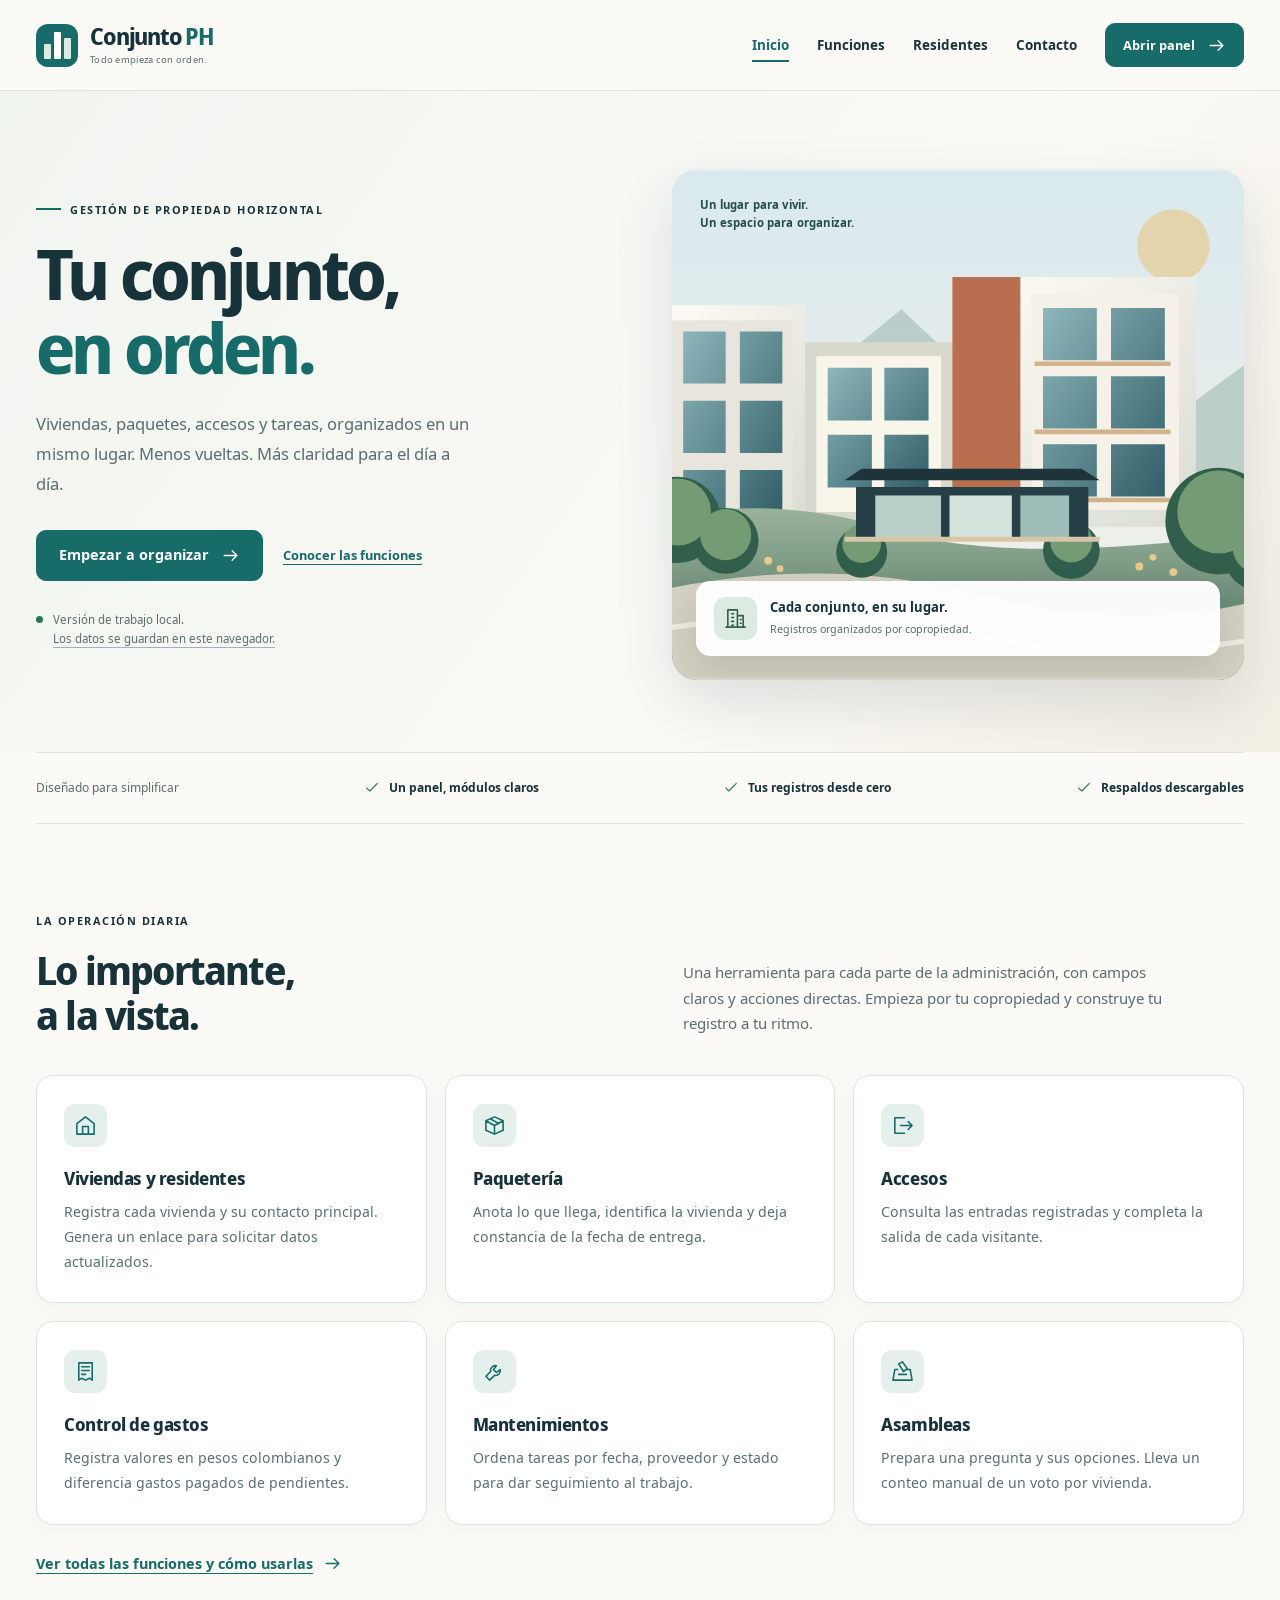
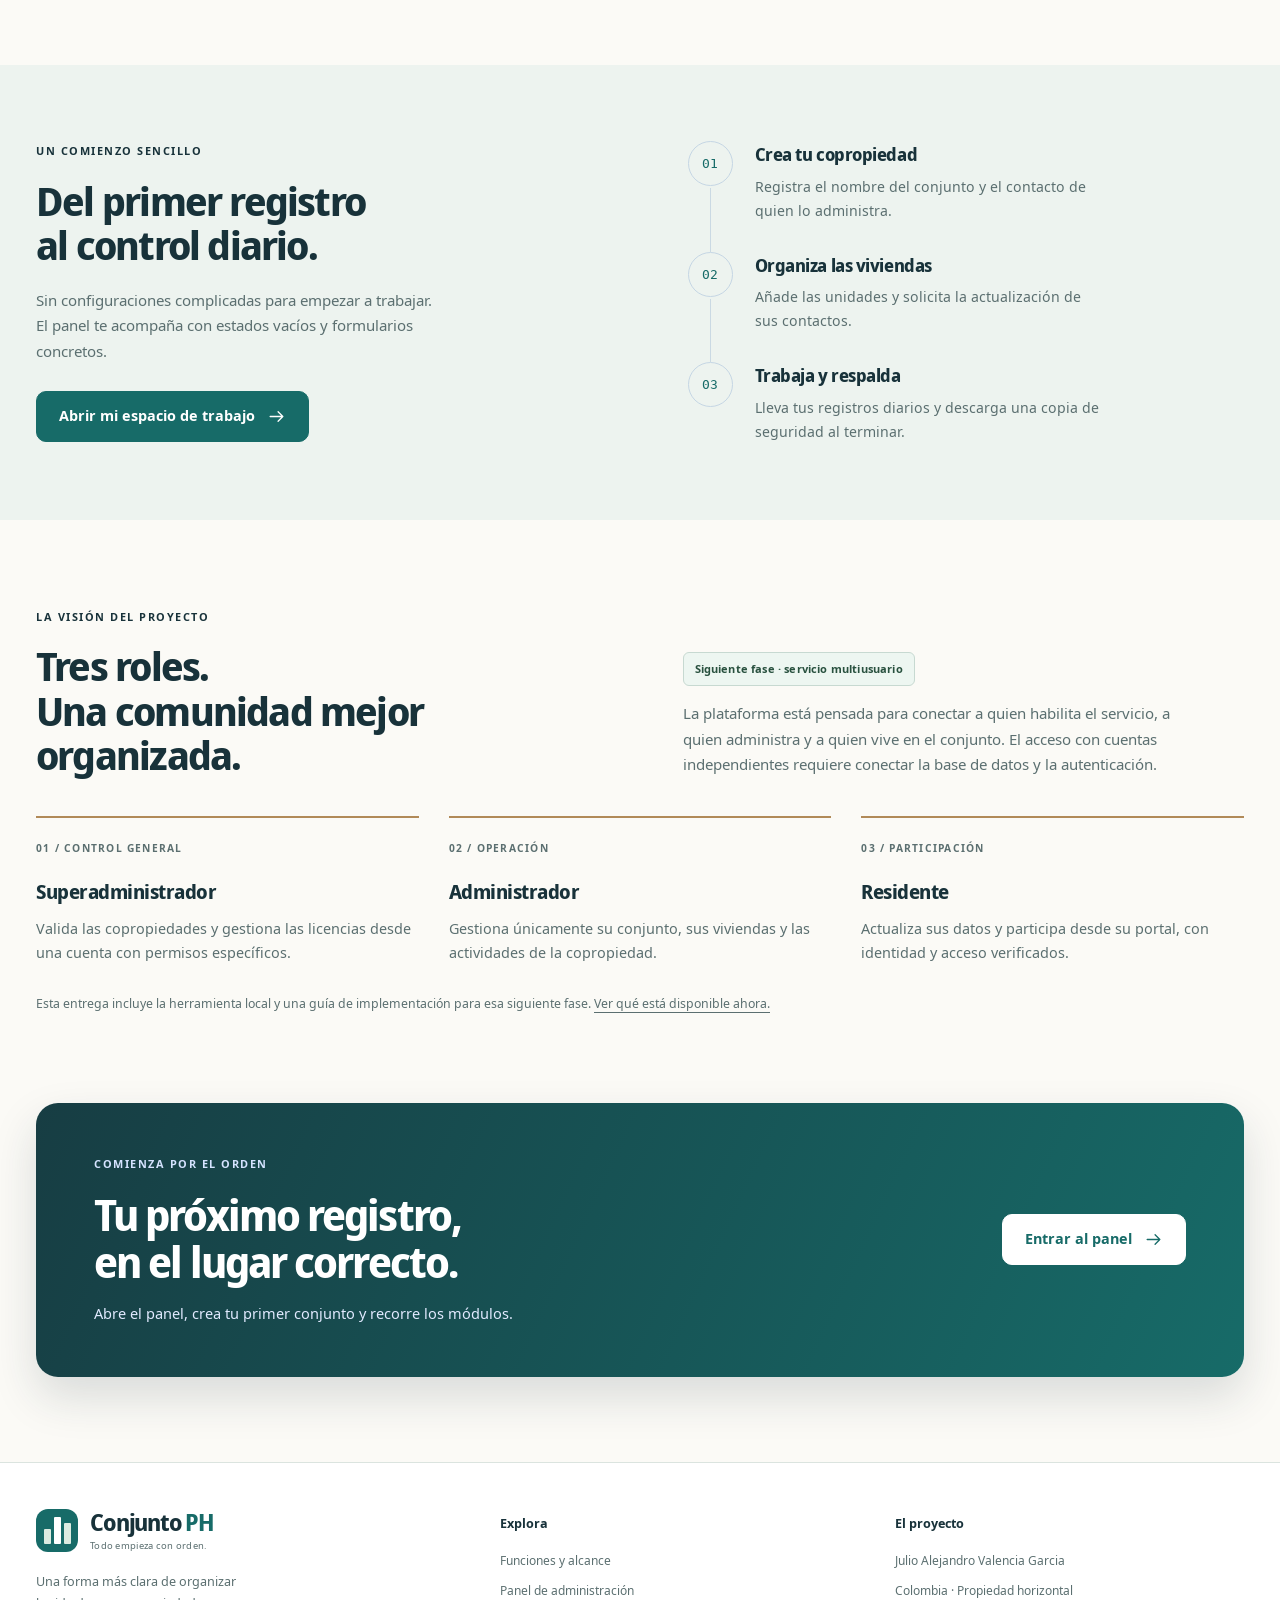
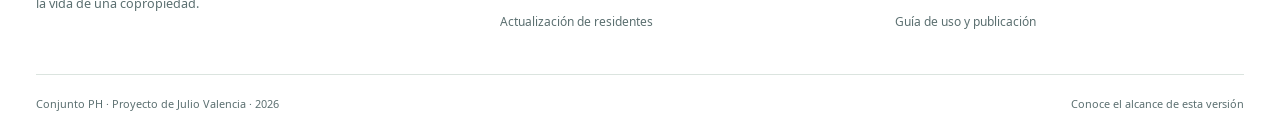
==== commit 99daed7d: "Use new residential illustration on homepage" ====
--- a/index.html
+++ b/index.html
@@ -2,7 +2,7 @@
 <html lang="es"><head><meta charset="utf-8"><meta name="viewport" content="width=device-width,initial-scale=1"><meta name="theme-color" content="#122a43"><meta name="description" content="Conjunto PH: organiza viviendas, residentes, paquetería, accesos, gastos, mantenimientos y asambleas en una aplicación de trabajo local."><title>Tu conjunto, bien administrado · Conjunto PH</title><link rel="icon" href="favicon.svg" type="image/svg+xml"><link rel="stylesheet" href="assets/fonts.css"><link rel="stylesheet" href="assets/styles.css"></head>
 <body><a class="skip" href="#contenido">Saltar al contenido</a><header class="site-header"><div class="container header-inner"><a class="brand" href="index.html" aria-label="Conjunto PH, inicio"><span class="brand-symbol" aria-hidden="true"><i></i><i></i><i></i></span><span>Conjunto<span class="brand-ph">PH</span><small>Todo empieza con orden.</small></span></a><button class="nav-toggle" type="button" aria-controls="site-nav" aria-expanded="false">Menú <span aria-hidden="true">☰</span></button><nav id="site-nav" class="site-nav" aria-label="Navegación principal"><a href="index.html" aria-current="page">Inicio</a><a href="servicios.html">Funciones</a><a href="residentes.html">Residentes</a><a href="contacto.html">Contacto</a><a class="button compact" href="herramientas.html">Abrir panel <svg viewBox="0 0 24 24" aria-hidden="true" fill="none" stroke="currentColor" stroke-width="1.65" stroke-linecap="round" stroke-linejoin="round"><path d="M4 12h16m-6-6 6 6-6 6"/></svg></a></nav></div></header>
 <main id="contenido">
-<section class="home-hero"><div class="container hero-grid"><div class="hero-copy"><span class="eyebrow"><span class="mini-line"></span> Gestión de propiedad horizontal</span><h1>Tu conjunto,<br><span>en orden.</span></h1><p class="lead">Viviendas, paquetes, accesos y tareas, organizados en un mismo lugar. Menos vueltas. Más claridad para el día a día.</p><div class="actions"><a class="button" href="herramientas.html">Empezar a organizar <svg viewBox="0 0 24 24" aria-hidden="true" fill="none" stroke="currentColor" stroke-width="1.65" stroke-linecap="round" stroke-linejoin="round"><path d="M4 12h16m-6-6 6 6-6 6"/></svg></a><a class="text-link" href="servicios.html">Conocer las funciones</a></div><div class="local-note"><span class="status-dot" aria-hidden="true"></span><span>Versión de trabajo local.<br><a href="servicios.html#alcance">Los datos se guardan en este navegador.</a></span></div></div><div class="hero-art"><span class="art-tag">Un lugar para vivir.<br>Un espacio para organizar.</span><img src="assets/editorial.png" alt="Ilustración conceptual de un conjunto residencial con edificios, jardines y acceso central" width="1536" height="1024" fetchpriority="high" decoding="async"><div class="art-caption"><span class="icon-box mint"><svg viewBox="0 0 24 24" aria-hidden="true" fill="none" stroke="currentColor" stroke-width="1.65" stroke-linecap="round" stroke-linejoin="round"><path d="M4 21V3h10v18M14 9h6v12M2 21h20M8 7h2M8 11h2M8 15h2M8 19h2M17 13h1M17 17h1"/></svg></span><div><strong>Cada conjunto, en su lugar.</strong><span>Registros organizados por copropiedad.</span></div></div></div></div></section>
+<section class="home-hero"><div class="container hero-grid"><div class="hero-copy"><span class="eyebrow"><span class="mini-line"></span> Gestión de propiedad horizontal</span><h1>Tu conjunto,<br><span>en orden.</span></h1><p class="lead">Viviendas, paquetes, accesos y tareas, organizados en un mismo lugar. Menos vueltas. Más claridad para el día a día.</p><div class="actions"><a class="button" href="herramientas.html">Empezar a organizar <svg viewBox="0 0 24 24" aria-hidden="true" fill="none" stroke="currentColor" stroke-width="1.65" stroke-linecap="round" stroke-linejoin="round"><path d="M4 12h16m-6-6 6 6-6 6"/></svg></a><a class="text-link" href="servicios.html">Conocer las funciones</a></div><div class="local-note"><span class="status-dot" aria-hidden="true"></span><span>Versión de trabajo local.<br><a href="servicios.html#alcance">Los datos se guardan en este navegador.</a></span></div></div><div class="hero-art"><span class="art-tag">Un lugar para vivir.<br>Un espacio para organizar.</span><img src="assets/editorial.svg" alt="Ilustración conceptual de un conjunto residencial con edificios, jardines y acceso central" width="1536" height="1024" fetchpriority="high" decoding="async"><div class="art-caption"><span class="icon-box mint"><svg viewBox="0 0 24 24" aria-hidden="true" fill="none" stroke="currentColor" stroke-width="1.65" stroke-linecap="round" stroke-linejoin="round"><path d="M4 21V3h10v18M14 9h6v12M2 21h20M8 7h2M8 11h2M8 15h2M8 19h2M17 13h1M17 17h1"/></svg></span><div><strong>Cada conjunto, en su lugar.</strong><span>Registros organizados por copropiedad.</span></div></div></div></div></section>
 <div class="container quick-strip"><span>Diseñado para simplificar</span><span><svg viewBox="0 0 24 24" aria-hidden="true" fill="none" stroke="currentColor" stroke-width="1.65" stroke-linecap="round" stroke-linejoin="round"><path d="m5 12 4 4L19 6"/></svg> Un panel, módulos claros</span><span><svg viewBox="0 0 24 24" aria-hidden="true" fill="none" stroke="currentColor" stroke-width="1.65" stroke-linecap="round" stroke-linejoin="round"><path d="m5 12 4 4L19 6"/></svg> Tus registros desde cero</span><span><svg viewBox="0 0 24 24" aria-hidden="true" fill="none" stroke="currentColor" stroke-width="1.65" stroke-linecap="round" stroke-linejoin="round"><path d="m5 12 4 4L19 6"/></svg> Respaldos descargables</span></div>
 <section class="section container"><div class="section-heading"><div><span class="eyebrow">La operación diaria</span><h2>Lo importante,<br>a la vista.</h2></div><p>Una herramienta para cada parte de la administración, con campos claros y acciones directas. Empieza por tu copropiedad y construye tu registro a tu ritmo.</p></div><div class="module-grid"><article class="module-card"><span class="icon-box"><svg viewBox="0 0 24 24" aria-hidden="true" fill="none" stroke="currentColor" stroke-width="1.65" stroke-linecap="round" stroke-linejoin="round"><path d="m3 10 9-7 9 7v11H3ZM9 21v-8h6v8"/></svg></span><h3>Viviendas y residentes</h3><p>Registra cada vivienda y su contacto principal. Genera un enlace para solicitar datos actualizados.</p></article><article class="module-card"><span class="icon-box"><svg viewBox="0 0 24 24" aria-hidden="true" fill="none" stroke="currentColor" stroke-width="1.65" stroke-linecap="round" stroke-linejoin="round"><path d="m3 7 9-4 9 4v10l-9 4-9-4ZM3 7l9 5 9-5M12 12v9M7.5 5l9 5"/></svg></span><h3>Paquetería</h3><p>Anota lo que llega, identifica la vivienda y deja constancia de la fecha de entrega.</p></article><article class="module-card"><span class="icon-box"><svg viewBox="0 0 24 24" aria-hidden="true" fill="none" stroke="currentColor" stroke-width="1.65" stroke-linecap="round" stroke-linejoin="round"><path d="M14 4H4v16h10M10 12h12m-4-4 4 4-4 4"/></svg></span><h3>Accesos</h3><p>Consulta las entradas registradas y completa la salida de cada visitante.</p></article><article class="module-card"><span class="icon-box"><svg viewBox="0 0 24 24" aria-hidden="true" fill="none" stroke="currentColor" stroke-width="1.65" stroke-linecap="round" stroke-linejoin="round"><path d="M5 3h14v18l-3-2-4 2-4-2-3 2ZM8 7h8M8 11h8M8 15h4"/></svg></span><h3>Control de gastos</h3><p>Registra valores en pesos colombianos y diferencia gastos pagados de pendientes.</p></article><article class="module-card"><span class="icon-box"><svg viewBox="0 0 24 24" aria-hidden="true" fill="none" stroke="currentColor" stroke-width="1.65" stroke-linecap="round" stroke-linejoin="round"><path d="M14 6a5 5 0 0 0-6 6L3 17l4 4 5-5a5 5 0 0 0 6-6l-4 3-3-3Z"/></svg></span><h3>Mantenimientos</h3><p>Ordena tareas por fecha, proveedor y estado para dar seguimiento al trabajo.</p></article><article class="module-card"><span class="icon-box"><svg viewBox="0 0 24 24" aria-hidden="true" fill="none" stroke="currentColor" stroke-width="1.65" stroke-linecap="round" stroke-linejoin="round"><path d="m8 4 4-2 5 7-4 3ZM7 10H4L2 21h20l-2-11h-3M8 15h8"/></svg></span><h3>Asambleas</h3><p>Prepara una pregunta y sus opciones. Lleva un conteo manual de un voto por vivienda.</p></article></div><a class="text-link more-link" href="servicios.html">Ver todas las funciones y cómo usarlas <svg viewBox="0 0 24 24" aria-hidden="true" fill="none" stroke="currentColor" stroke-width="1.65" stroke-linecap="round" stroke-linejoin="round"><path d="M4 12h16m-6-6 6 6-6 6"/></svg></a></section>
 <section class="workflow-section"><div class="container workflow-grid"><div><span class="eyebrow">Un comienzo sencillo</span><h2>Del primer registro<br>al control diario.</h2><p class="muted">Sin configuraciones complicadas para empezar a trabajar. El panel te acompaña con estados vacíos y formularios concretos.</p><a class="button" href="herramientas.html">Abrir mi espacio de trabajo <svg viewBox="0 0 24 24" aria-hidden="true" fill="none" stroke="currentColor" stroke-width="1.65" stroke-linecap="round" stroke-linejoin="round"><path d="M4 12h16m-6-6 6 6-6 6"/></svg></a></div><ol class="steps"><li><span>01</span><div><h3>Crea tu copropiedad</h3><p>Registra el nombre del conjunto y el contacto de quien lo administra.</p></div></li><li><span>02</span><div><h3>Organiza las viviendas</h3><p>Añade las unidades y solicita la actualización de sus contactos.</p></div></li><li><span>03</span><div><h3>Trabaja y respalda</h3><p>Lleva tus registros diarios y descarga una copia de seguridad al terminar.</p></div></li></ol></div></section>
--- a/assets/styles.css
+++ b/assets/styles.css
@@ -8,3 +8,33 @@
 @media(max-width:420px){body{font-size:16px}.container{width:calc(100% - 32px)}.brand{font-size:1.23rem;gap:10px}.brand-symbol{width:38px;height:40px;padding:7px 6px}.brand small{font-size:.55rem}.header-inner{gap:15px}.nav-toggle{padding:8px 10px;font-size:.8rem}.hero-copy h1{font-size:clamp(2.6rem,10.3vw,3.25rem)}.hero-copy .eyebrow{font-size:.59rem;letter-spacing:.1em}.hero-copy .actions{gap:17px}.hero-copy .lead{font-size:.96rem}.hero-art{aspect-ratio:1.09}.art-tag{font-size:.65rem}.art-caption{left:13px;right:13px;bottom:13px;padding:12px;gap:10px}.art-caption .icon-box{width:35px;height:35px}.art-caption strong{font-size:.72rem}.art-caption span:not(.icon-box){font-size:.61rem}.quick-strip{display:grid;grid-template-columns:1fr;gap:11px}.quick-strip>span:first-child{margin-bottom:2px}.section{padding-top:52px;padding-bottom:52px}.section-heading h2,h2{font-size:1.95rem}.module-grid,.module-grid.four{grid-template-columns:1fr}.module-card{padding:24px}.module-card h3{font-size:1.15rem;margin-top:17px}.module-card p,.module-grid.four p{font-size:.87rem}.module-grid.four h3{font-size:1.13rem}.workflow-section{padding:49px 0}.workflow-grid{gap:30px}.steps li{gap:15px}.steps h3{font-size:1.05rem}.steps p{font-size:.84rem}.cta{padding:29px 24px}.cta h2{font-size:1.9rem}.cta .eyebrow{font-size:.61rem}.footer-grid{grid-template-columns:1fr;gap:29px}.footer-grid>div:first-child{grid-column:auto}.footer-grid>div>a:not(.brand),.footer-grid>div>span{font-size:.77rem}.footer-bottom{font-size:.64rem}.page-hero{padding-top:38px;padding-bottom:35px}.page-hero h1{font-size:clamp(2.2rem,9vw,3rem)}.page-hero .lead{font-size:.94rem}.how-grid{grid-template-columns:1fr;gap:25px}.how-number{margin-bottom:12px}.how-grid h3{font-size:1.15rem;margin-bottom:10px}.how-grid p{font-size:.87rem}.scope-grid>article{padding:25px 23px}.scope-section h2{font-size:1.9rem}.scope-bottom .button{font-size:.78rem;padding:13px 15px}.form-card{padding:24px 20px}.two-fields{grid-template-columns:1fr;gap:0}.empty-card{padding:27px 23px}.empty-card h2{font-size:1.5rem}.empty-card .button{font-size:.8rem;padding:13px 16px}.context-card{padding:18px;gap:13px}.context-card>.icon-box{display:none}.context-card h2{font-size:1.3rem}.form-card h2{font-size:1.5rem}.form-card .button{font-size:.81rem;padding:13px 16px}.form-card .pill{font-size:.6rem}.result-card{padding:25px 22px}.result-card .button{width:100%;font-size:.8rem}.result-card .actions{gap:12px}.summary-box{font-size:.71rem;padding:15px}.contact-info h2{font-size:1.85rem}.contact-email{font-size:.88rem}.section-small{padding-bottom:52px}}
 @media(prefers-reduced-motion:reduce){html{scroll-behavior:auto}*,*:before,*:after{animation:none!important;transition:none!important}.button:hover{transform:none}}
 @media print{body{background:white;color:#111;font-size:11pt}.container{width:100%}.site-header,.site-footer,.nav-toggle,.button,.hero-art,.configured-links{display:none!important}.section,.section-small,.page-hero,.workflow-section,.scope-section{padding:20px 0}.hero-grid,.section-heading,.workflow-grid,.split-content,.scope-grid,.portal-layout,.contact-layout{display:block}.module-grid,.module-grid.four,.role-grid,.how-grid{grid-template-columns:1fr 1fr}.scope-section,.scope-grid>article{background:white;color:#111}.scope-grid>article{border:1px solid #aaa}.scope-label,.check-list li,.scope-bottom p{color:#333}.scope-grid>article,.module-card,.form-card,.result-card{break-inside:avoid}.hero-copy h1,.page-hero h1{font-size:30pt}.summary-box{white-space:pre-wrap}.faq-list details>*{display:block}.scope-bottom{border-color:#aaa}.cta-wrap{display:none}}
+
+/* Identidad visual renovada · Conjunto PH */
+:root{--ink:#18323a;--blue:#176b68;--blue-dark:#105451;--muted:#5b6f70;--line:#dbe4df;--ice:#edf3ef;--mint:#dcebe1;--paper:#fbfaf6}
+h1 span{color:#176b68}
+.site-header{background:rgba(251,250,246,.96);backdrop-filter:blur(14px)}
+.brand-symbol{background:#176b68;border-radius:12px}
+.brand-ph{color:#176b68}
+.button{background:#176b68;border-color:#176b68;border-radius:10px}
+.button:hover{background:#105451;border-color:#105451}
+.text-link,.more-link{color:#176b68}
+.icon-box{background:#e5efeb;color:#176b68}
+.icon-box.mint{background:#dcebe1;color:#315f4b}
+.home-hero{background:linear-gradient(125deg,#f0f4ef 0%,#fbfaf6 65%,#f3eee4 100%)}
+.hero-grid{padding-top:78px;padding-bottom:72px;gap:64px}
+.hero-copy h1{font-size:clamp(3rem,5.4vw,5rem);letter-spacing:-.055em}
+.hero-art{aspect-ratio:1.12;border-radius:26px;background:#dce8e0;box-shadow:0 24px 60px rgba(24,50,58,.13)}
+.hero-art>img{object-position:center}
+.art-tag{color:#244d4b}
+.art-caption{border-radius:14px;box-shadow:0 16px 38px rgba(24,50,58,.14)}
+.quick-strip svg{color:#47816a}
+.module-card{border-radius:17px;box-shadow:0 5px 20px rgba(24,50,58,.035);transition:transform .2s,box-shadow .2s}
+.module-card:hover{transform:translateY(-4px);box-shadow:0 16px 32px rgba(24,50,58,.08)}
+.workflow-section{background:#edf3ef}
+.steps>li>span{color:#176b68}
+.role-grid article{border-color:#b18a58}
+.cta{background:linear-gradient(115deg,#173d43,#176b68);box-shadow:0 20px 45px rgba(24,50,58,.15)}
+.scope-section{background:#18343b}
+.scope-grid>article{background:#21434a;border-color:#49676a}
+.scope-label{color:#d8c39a}
+@media(max-width:650px){.hero-grid{padding-top:42px;padding-bottom:42px;gap:30px}.hero-art{aspect-ratio:1.28}}
